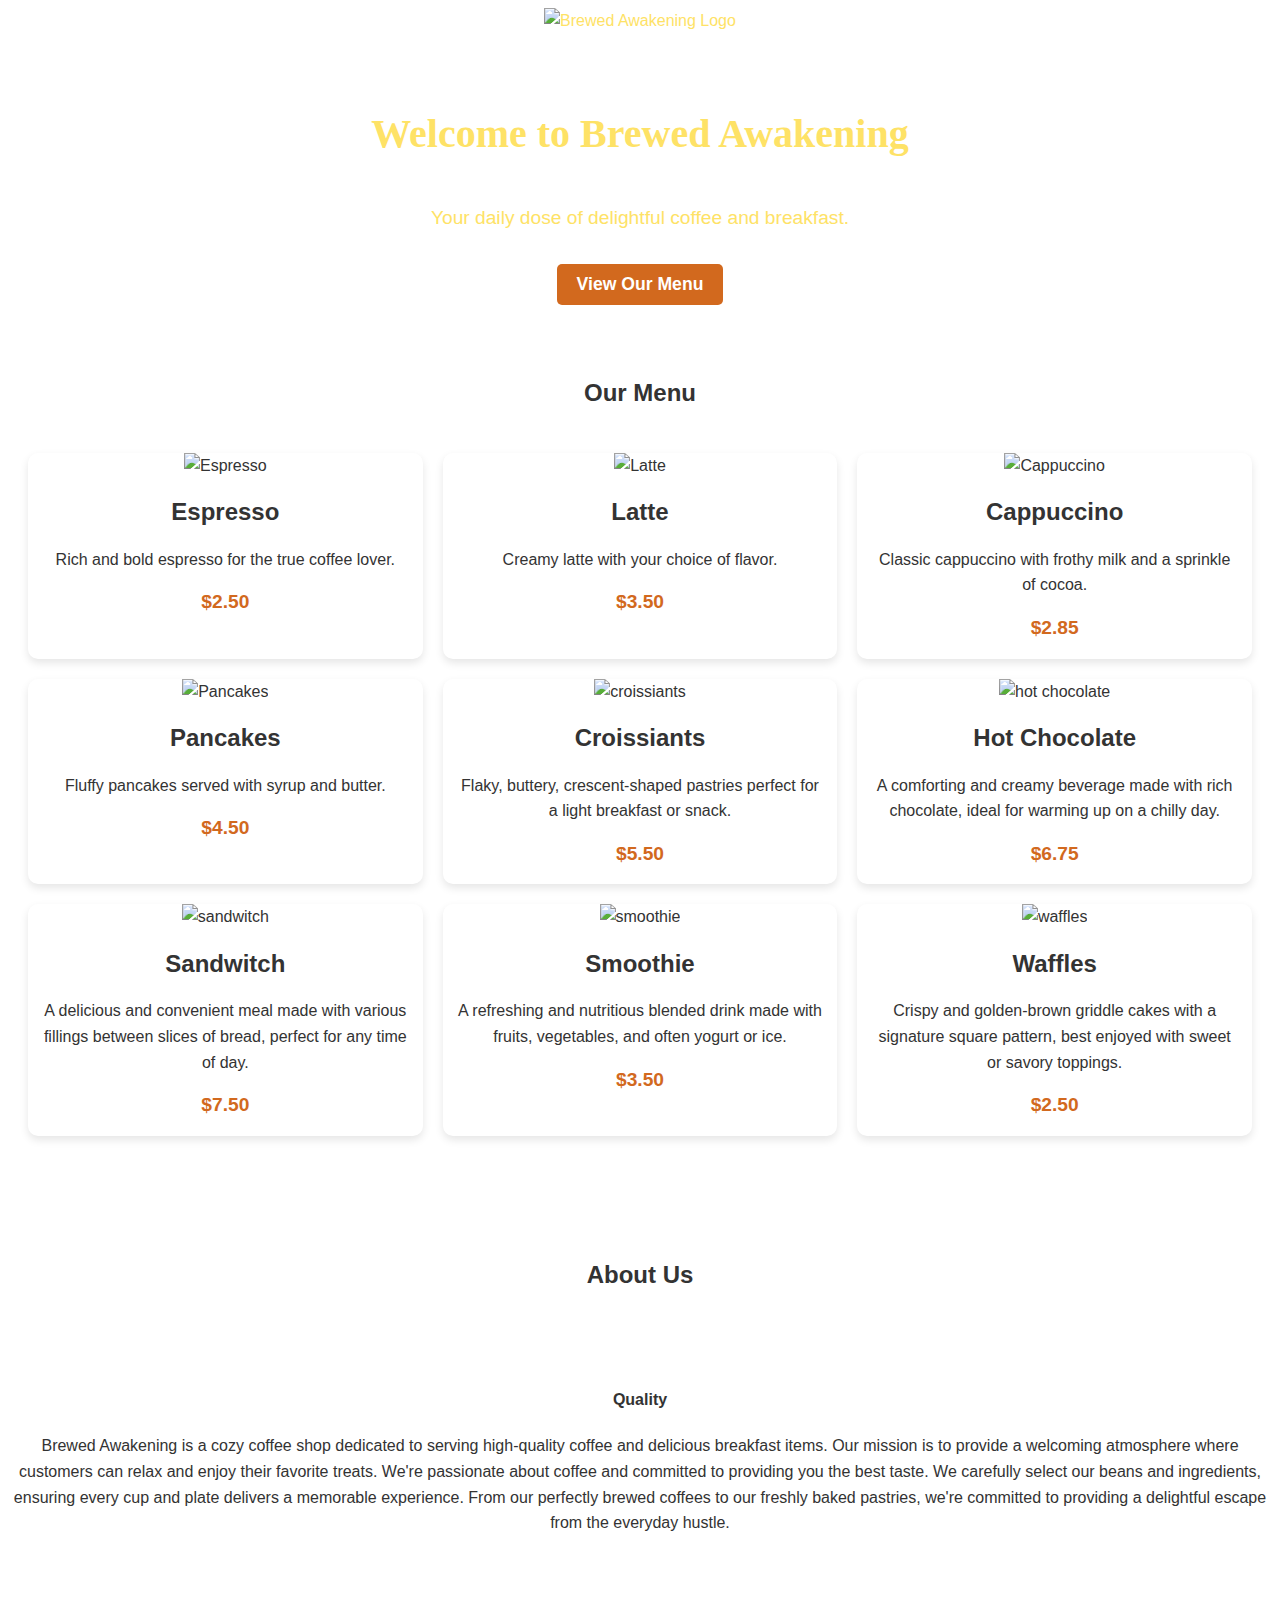
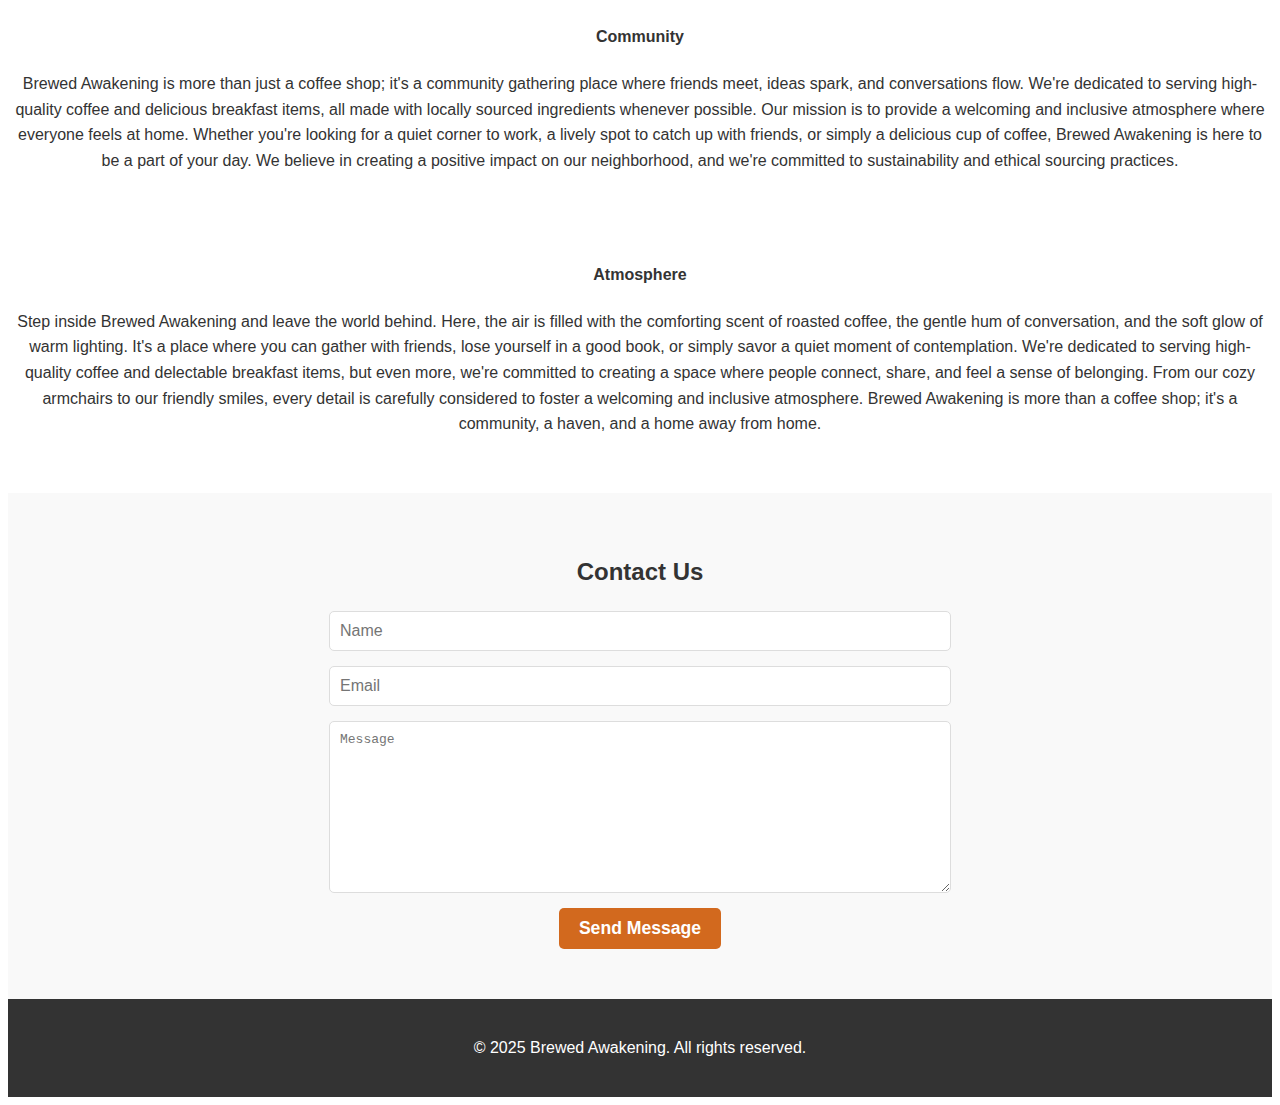
==== index.html @ 64eb8b78 "Add index.html, style.css, login.html, signup.html, and images" ====
<!DOCTYPE html>
<html lang="en">
<head>
    <meta charset="UTF-8">
    <meta name="viewport" content="width=device-width, initial-scale=1.0">
    <title>Document</title>
    <link rel="stylesheet" href="style.css">
</head>
<body>
    <header>
        <div class="logo">
            <img src="Coffee Shop/vnwZ183zVDW7j22B6I8SIHCugEA3HAQI.png  " alt="Brewed Awakening Logo">
        </div>
        <nav>
            <ul>
                <li><a href="#about">About</a></li>
                <li><a href="#contact">Contact</a></li>
                <li><a href="login.html">Login</a></li>
                <li><a href="signup.html">Sign up</a></li>
            </ul>
        </nav>
        <div class="hero">
            <h1>Welcome to Brewed Awakening</h1>
            <p>Your daily dose of delightful coffee and breakfast.</p>
            <button><a href="#menu">View Our Menu</a></button>
        </div>
    </header>


    <section id="menu">
        <h2>Our Menu</h2>
        <div class="menu-grid">
            <div class="menu-items">
                <img src="Coffee Shop/Espresso.webp" alt="Espresso">
                <h3>Espresso</h3>
                <p>Rich and bold espresso for the true coffee lover.</p>
                <span class="price">$2.50</span>
            </div>
                <div class="menu-items">
                    <img src="Coffee Shop/latte.webp" alt="Latte">
                    <h3>Latte</h3>
                    <p>Creamy latte with your choice of flavor.</p>
                    <span class="price">$3.50</span>
                </div>
                <div class="menu-items">
                        <img src="Coffee Shop/cappoccino.webp" alt="Cappuccino">
                        <h3>Cappuccino</h3>
                        <p>Classic cappuccino with frothy milk and a sprinkle of cocoa.</p>
                        <span class="price">$2.85</span>
                </div>
                <div class="menu-items">
                    <img src="Coffee Shop/pancakes.webp" alt="Pancakes">
                    <h3>Pancakes</h3>
                    <p>Fluffy pancakes served with syrup and butter.</p>
                    <span class="price">$4.50</span>
                </div>
                <div class="menu-items">
                    <img src="Coffee Shop/croissiants.webp" alt="croissiants">
                    <h3>Croissiants</h3>
                    <p>Flaky, buttery, crescent-shaped pastries perfect for a light breakfast or snack.</p>
                    <span class="price">$5.50</span>
                </div>
                <div class="menu-items">
                    <img src="Coffee Shop/hot chocolate.webp" alt="hot chocolate">
                    <h3>Hot Chocolate</h3>
                    <p>A comforting and creamy beverage made with rich chocolate, ideal for warming up on a chilly day.</p>
                    <span class="price">$6.75</span>
                </div>
                <div class="menu-items">
                    <img src="Coffee Shop/sandwitch.webp" alt="sandwitch">
                    <h3>Sandwitch</h3>
                    <p>A delicious and convenient meal made with various fillings between slices of bread, perfect for any time of day.
                    </p>
                    <span class="price">$7.50</span>
                </div>
                <div class="menu-items">
                    <img src="Coffee Shop/smoothie.webp" alt="smoothie">
                    <h3>Smoothie</h3>
                    <p>A refreshing and nutritious blended drink made with fruits, vegetables, and often yogurt or ice.</p>
                    <span class="price">$3.50</span>
                </div>
                <div class="menu-items">
                    <img src="Coffee Shop/waffles.webp" alt="waffles">
                    <h3>Waffles</h3>
                    <p>Crispy and golden-brown griddle cakes with a signature square pattern, best enjoyed with sweet or savory toppings.</p>
                    <span class="price">$2.50</span>
                </div>
                
        </div>
    </section>

    <section id="about">
        <h2>About Us</h2>
        <br><br>
        <h4>Quality</h4>
        <p>Brewed Awakening is a cozy coffee shop dedicated to serving high-quality coffee and delicious breakfast items. Our mission is to provide a welcoming atmosphere where customers can relax and enjoy their favorite treats.  We're passionate about coffee and committed to providing you the best taste. We carefully select our beans and ingredients, ensuring every cup and plate delivers a memorable experience. From our perfectly brewed coffees to our freshly baked pastries, we're committed to providing a delightful escape from the everyday hustle.</p><br><br>
        <h4>Community</h4>
        <p>Brewed Awakening is more than just a coffee shop; it's a community gathering place where friends meet, ideas spark, and conversations flow. We're dedicated to serving high-quality coffee and delicious breakfast items, all made with locally sourced ingredients whenever possible. Our mission is to provide a welcoming and inclusive atmosphere where everyone feels at home. Whether you're looking for a quiet corner to work, a lively spot to catch up with friends, or simply a delicious cup of coffee, Brewed Awakening is here to be a part of your day. We believe in creating a positive impact on our neighborhood, and we're committed to sustainability and ethical sourcing practices.</p><br><br>
        <h4>Atmosphere</h4>
        <p>Step inside Brewed Awakening and leave the world behind. Here, the air is filled with the comforting scent of roasted coffee, the gentle hum of conversation, and the soft glow of warm lighting. It's a place where you can gather with friends, lose yourself in a good book, or simply savor a quiet moment of contemplation. We're dedicated to serving high-quality coffee and delectable breakfast items, but even more, we're committed to creating a space where people connect, share, and feel a sense of belonging. From our cozy armchairs to our friendly smiles, every detail is carefully considered to foster a welcoming and inclusive atmosphere. Brewed Awakening is more than a coffee shop; it's a community, a haven, and a home away from home.</p>
    </section>

    <section id="contact">
        <h2>Contact Us</h2>

        <form action="">
            <input type="text" placeholder="Name">
            <input type="email" placeholder="Email">
            <textarea name="" id="" cols="30" rows="10" placeholder="Message"></textarea>
            <button type="submit">Send Message</button>
        </form>
    </section>

    <footer>
        <p>&copy; 2025 Brewed Awakening. All rights reserved.</p>
    </footer>
</body>
</html>
---- style.css ----
html{
    box-sizing: border-box;
    margin: 0;
    padding: 0;
}

body{
    font-family: 'Roboto',sans-serif;
    background-color: #fff;
    color: #333;
    line-height: 1.6;
}

header{
    background: url('Coffee Shop/bgimage1.webp');
    background-position: center;
    background-repeat: no-repeat;
    background-size: cover;
    
    color: #fee266;
    text-align: center;
    position: relative;
}
header .logo img{
    width: 150px;
    margin: auto;
    position:sticky;
}

nav ul{
    padding: 0;
    list-style: none;
}
nav ul li{
    display: inline;
    margin: 0 15px;
}
nav ul li a{
    color: #fff;
    text-decoration: none;
    font-weight: bold;
}

.hero h1{
    font-size: 2.5em;
    
    padding-bottom: 20px;
    font-family: 'Lora',serif;
}

.hero p{
    font-size: 1.2em;
    margin-top: -10px;
    margin-bottom: 30px;

}

button{
    background-color: #d2691e;
    color: #fff;
    padding: 10px 20px;
    border: none;
    border-radius: 5px;
    cursor: pointer;
    font-size: 1.1em;
    font-weight: bold;
    transition: background-color 0.3s ease;
    margin-bottom: 10px;
}
button:hover{
    background-color: #a0522d;
}
button a{
    text-decoration: none;
    color: #fff;
    font-weight: bold;
}

#menu{
    padding: 40px 0;
    text-align: center;
}
.menu-grid{
    display: grid;
    grid-template-columns: repeat(auto-fit,minmax(300px,1fr));
    gap: 20px;
    padding: 20px;
}
.menu-items{
    background-color: #fff;
    border-radius: 10px;
    overflow: hidden;
    box-shadow: 0 4px 8px rgba(0,0,0,0.1);
    transition: transform 0.3s ease;
}
.menu-items:hover{
    transform: translateY(-5px);
}

.menu-items img{
    width: 100%;
    height: 200px;
    object-fit: cover;
}
.menu-items h3{
    margin: 15px;
    font-size: 1.5em;
}
.menu-items p{
    margin: 15px;
    font-size: 1em;
}
.menu-items .price{
    display: block;
    margin: 15px;
    font-size: 1.2em;
    color: #d2691e;
    font-weight: bold;
}

#about{
    padding: 40px 0;
    text-align: center;
    background-color: #fff;
}

#contact{
    padding: 40px 0;
    text-align: center;
    background-color: #f9f9f9;
}

#contact form{
    display: flex;
    flex-direction: column;
    align-items: center;
    width: 80%;
    max-width: 600px;
    margin: 0 auto;
}

#contact input,
#contact textarea{
    width: 100%;
    padding: 10px;
    margin-bottom: 15px;
    border: 1px solid #ddd;
    border-radius: 5px;
    font-size: 1em;
}

footer{
    text-align: center;
    padding: 20px 0;
    background-color: #333;
    color: #fff;
}

.signup-container {
    background-color: #fff;
    border-radius: 8px;
    box-shadow: 0 0 10px rgba(0, 0, 0, 0.1);
    padding: 20px;
    width: 300px;
    text-align: center;
}
.signup-container h2 {
    margin-bottom: 20px;
    color: #333;
}

.signup-container input {
    width: 100%;
    padding: 10px;
    margin-bottom: 15px;
    border: 1px solid #ddd;
    border-radius: 4px;
    box-sizing: border-box;
}

.signup-container button {
    background-color: #d2691e;
    color: #fff;
    padding: 10px 20px;
    border: none;
    border-radius: 4px;
    cursor: pointer;
    font-size: 16px;
}

.signup-container a {
    display: block;
    margin-top: 15px;
    color: #333;
    text-decoration: none;
}

.login-container {
    background-color: #fff;
    border-radius: 8px;
    box-shadow: 0 0 10px rgba(0, 0, 0, 0.1);
    padding: 20px;
    width: 300px;
    text-align: center;
}

.login-container h2 {
    margin-bottom: 20px;
    color: #333;
}

.login-container input {
    width: 100%;
    padding: 10px;
    margin-bottom: 15px;
    border: 1px solid #ddd;
    border-radius: 4px;
    box-sizing: border-box;
}

.login-container button {
    background-color: #d2691e;
    color: #fff;
    padding: 10px 20px;
    border: none;
    border-radius: 4px;
    cursor: pointer;
    font-size: 16px;
}

.login-container a {
    display: block;
    margin-top: 15px;
    color: #333;
    text-decoration: none;
}


@media (max-width:768px){
    header{
        padding: 10px 0;
    }
    header .logo img{
        width: 120px;
    }
    nav ul{
        text-align: center;
    }
    nav ul li{
        display: block;
        margin: 10px 0;
    }
    .hero{
        padding: 30px 0;
    }
    .hero h1{
        font-size: 2em;
    }
    .hero p{
        font-size: 1em;
    }
    .menu-grid{
        grid-template-columns: 1fr;
    }
}
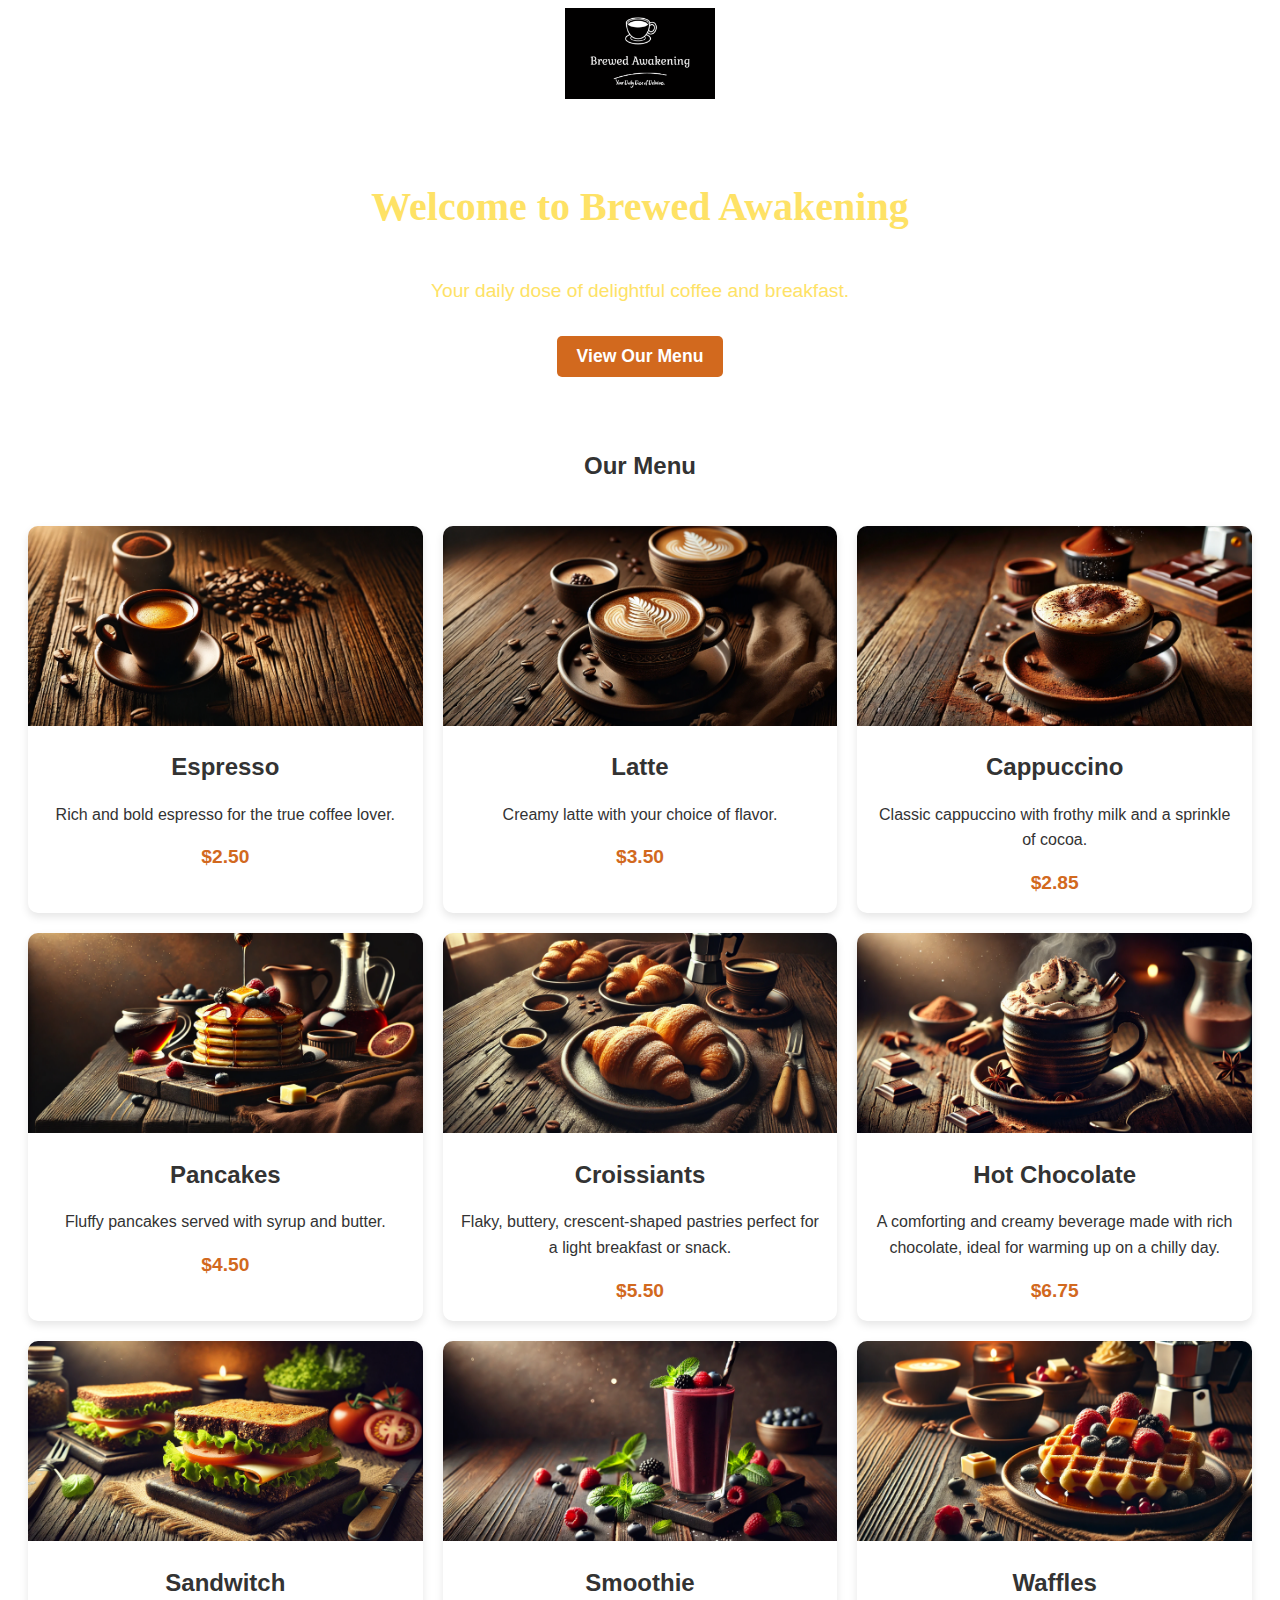
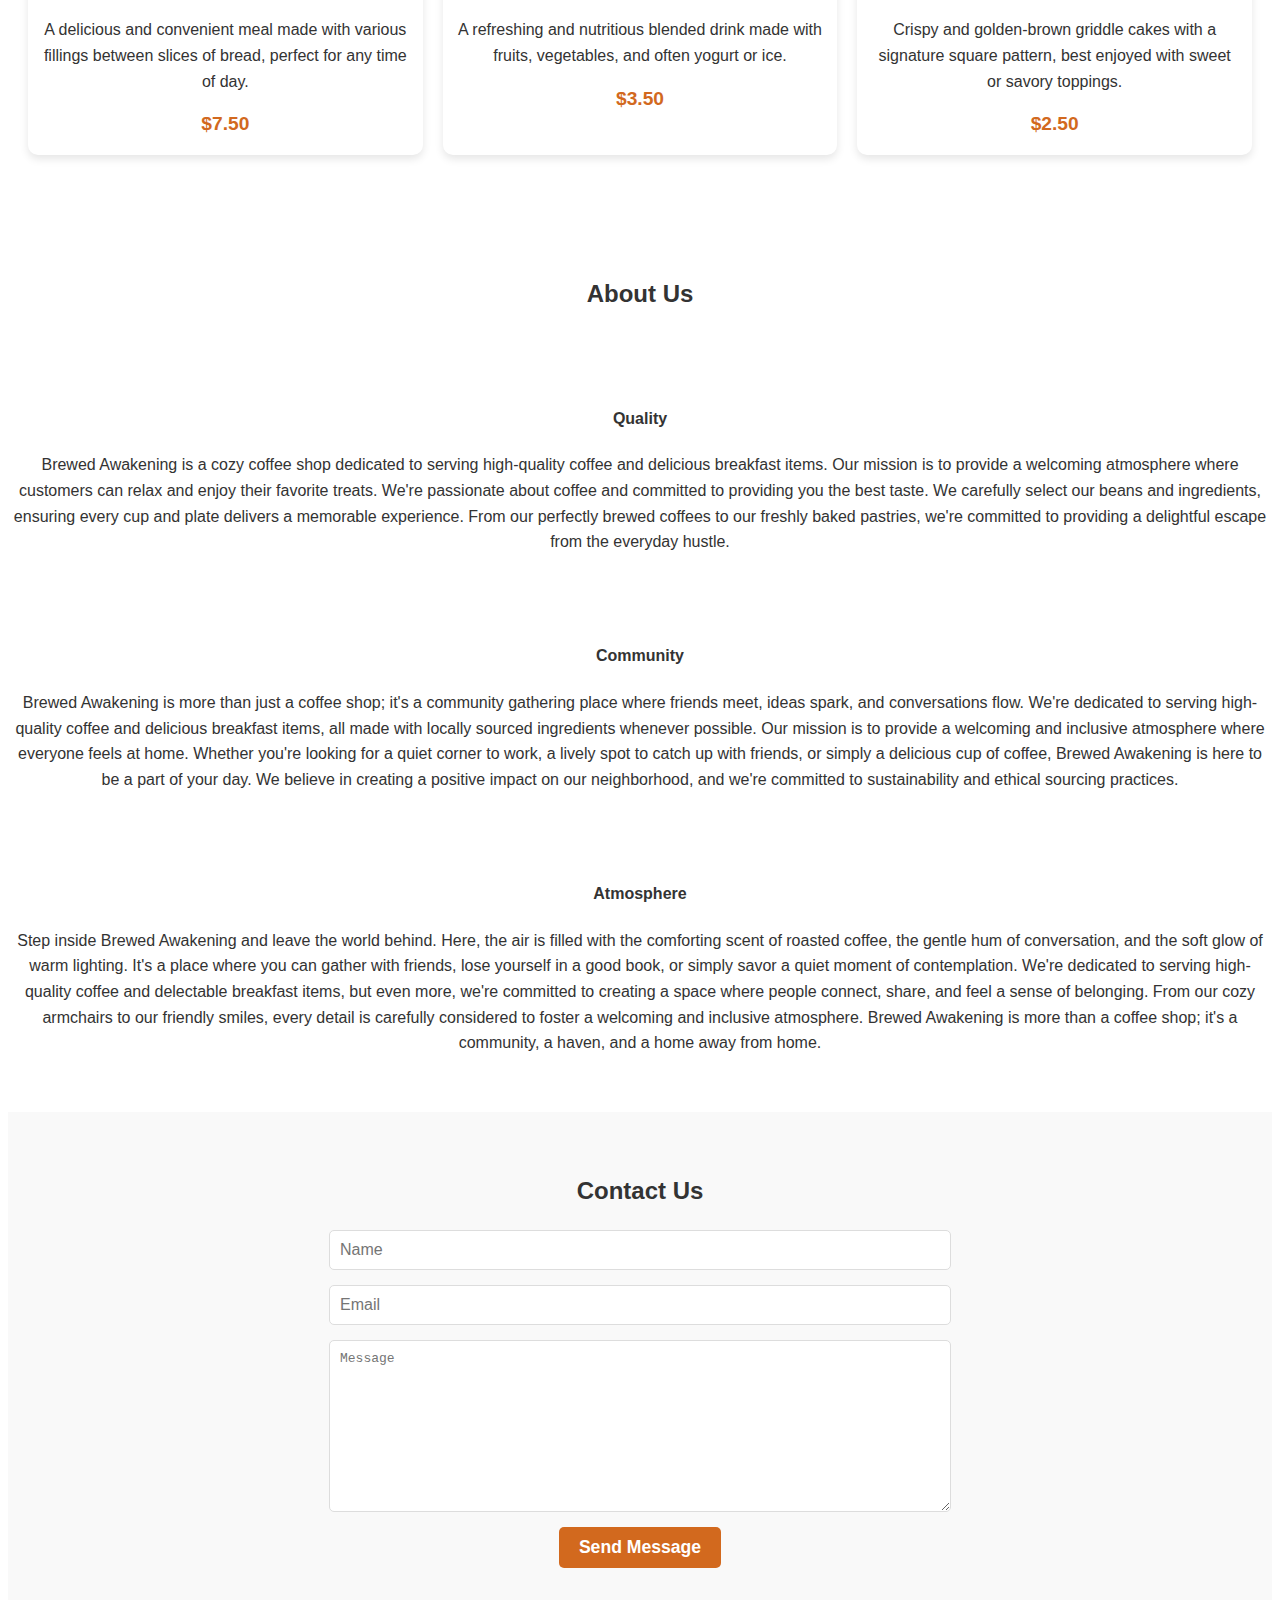
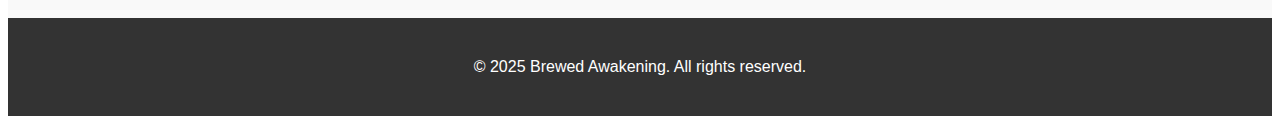
==== commit 9f144a53: "Update index.html" ====
--- a/index.html
+++ b/index.html
@@ -9,7 +9,7 @@
 <body>
     <header>
         <div class="logo">
-            <img src="Coffee Shop/vnwZ183zVDW7j22B6I8SIHCugEA3HAQI.png  " alt="Brewed Awakening Logo">
+            <img src="vnwZ183zVDW7j22B6I8SIHCugEA3HAQI.png  " alt="Brewed Awakening Logo">
         </div>
         <nav>
             <ul>
@@ -31,56 +31,56 @@
         <h2>Our Menu</h2>
         <div class="menu-grid">
             <div class="menu-items">
-                <img src="Coffee Shop/Espresso.webp" alt="Espresso">
+                <img src="Espresso.webp" alt="Espresso">
                 <h3>Espresso</h3>
                 <p>Rich and bold espresso for the true coffee lover.</p>
                 <span class="price">$2.50</span>
             </div>
                 <div class="menu-items">
-                    <img src="Coffee Shop/latte.webp" alt="Latte">
+                    <img src="latte.webp" alt="Latte">
                     <h3>Latte</h3>
                     <p>Creamy latte with your choice of flavor.</p>
                     <span class="price">$3.50</span>
                 </div>
                 <div class="menu-items">
-                        <img src="Coffee Shop/cappoccino.webp" alt="Cappuccino">
+                        <img src="cappoccino.webp" alt="Cappuccino">
                         <h3>Cappuccino</h3>
                         <p>Classic cappuccino with frothy milk and a sprinkle of cocoa.</p>
                         <span class="price">$2.85</span>
                 </div>
                 <div class="menu-items">
-                    <img src="Coffee Shop/pancakes.webp" alt="Pancakes">
+                    <img src="pancakes.webp" alt="Pancakes">
                     <h3>Pancakes</h3>
                     <p>Fluffy pancakes served with syrup and butter.</p>
                     <span class="price">$4.50</span>
                 </div>
                 <div class="menu-items">
-                    <img src="Coffee Shop/croissiants.webp" alt="croissiants">
+                    <img src="croissiants.webp" alt="croissiants">
                     <h3>Croissiants</h3>
                     <p>Flaky, buttery, crescent-shaped pastries perfect for a light breakfast or snack.</p>
                     <span class="price">$5.50</span>
                 </div>
                 <div class="menu-items">
-                    <img src="Coffee Shop/hot chocolate.webp" alt="hot chocolate">
+                    <img src="hot chocolate.webp" alt="hot chocolate">
                     <h3>Hot Chocolate</h3>
                     <p>A comforting and creamy beverage made with rich chocolate, ideal for warming up on a chilly day.</p>
                     <span class="price">$6.75</span>
                 </div>
                 <div class="menu-items">
-                    <img src="Coffee Shop/sandwitch.webp" alt="sandwitch">
+                    <img src="sandwitch.webp" alt="sandwitch">
                     <h3>Sandwitch</h3>
                     <p>A delicious and convenient meal made with various fillings between slices of bread, perfect for any time of day.
                     </p>
                     <span class="price">$7.50</span>
                 </div>
                 <div class="menu-items">
-                    <img src="Coffee Shop/smoothie.webp" alt="smoothie">
+                    <img src="smoothie.webp" alt="smoothie">
                     <h3>Smoothie</h3>
                     <p>A refreshing and nutritious blended drink made with fruits, vegetables, and often yogurt or ice.</p>
                     <span class="price">$3.50</span>
                 </div>
                 <div class="menu-items">
-                    <img src="Coffee Shop/waffles.webp" alt="waffles">
+                    <img src="waffles.webp" alt="waffles">
                     <h3>Waffles</h3>
                     <p>Crispy and golden-brown griddle cakes with a signature square pattern, best enjoyed with sweet or savory toppings.</p>
                     <span class="price">$2.50</span>
@@ -115,4 +115,4 @@
         <p>&copy; 2025 Brewed Awakening. All rights reserved.</p>
     </footer>
 </body>
-</html>+</html>
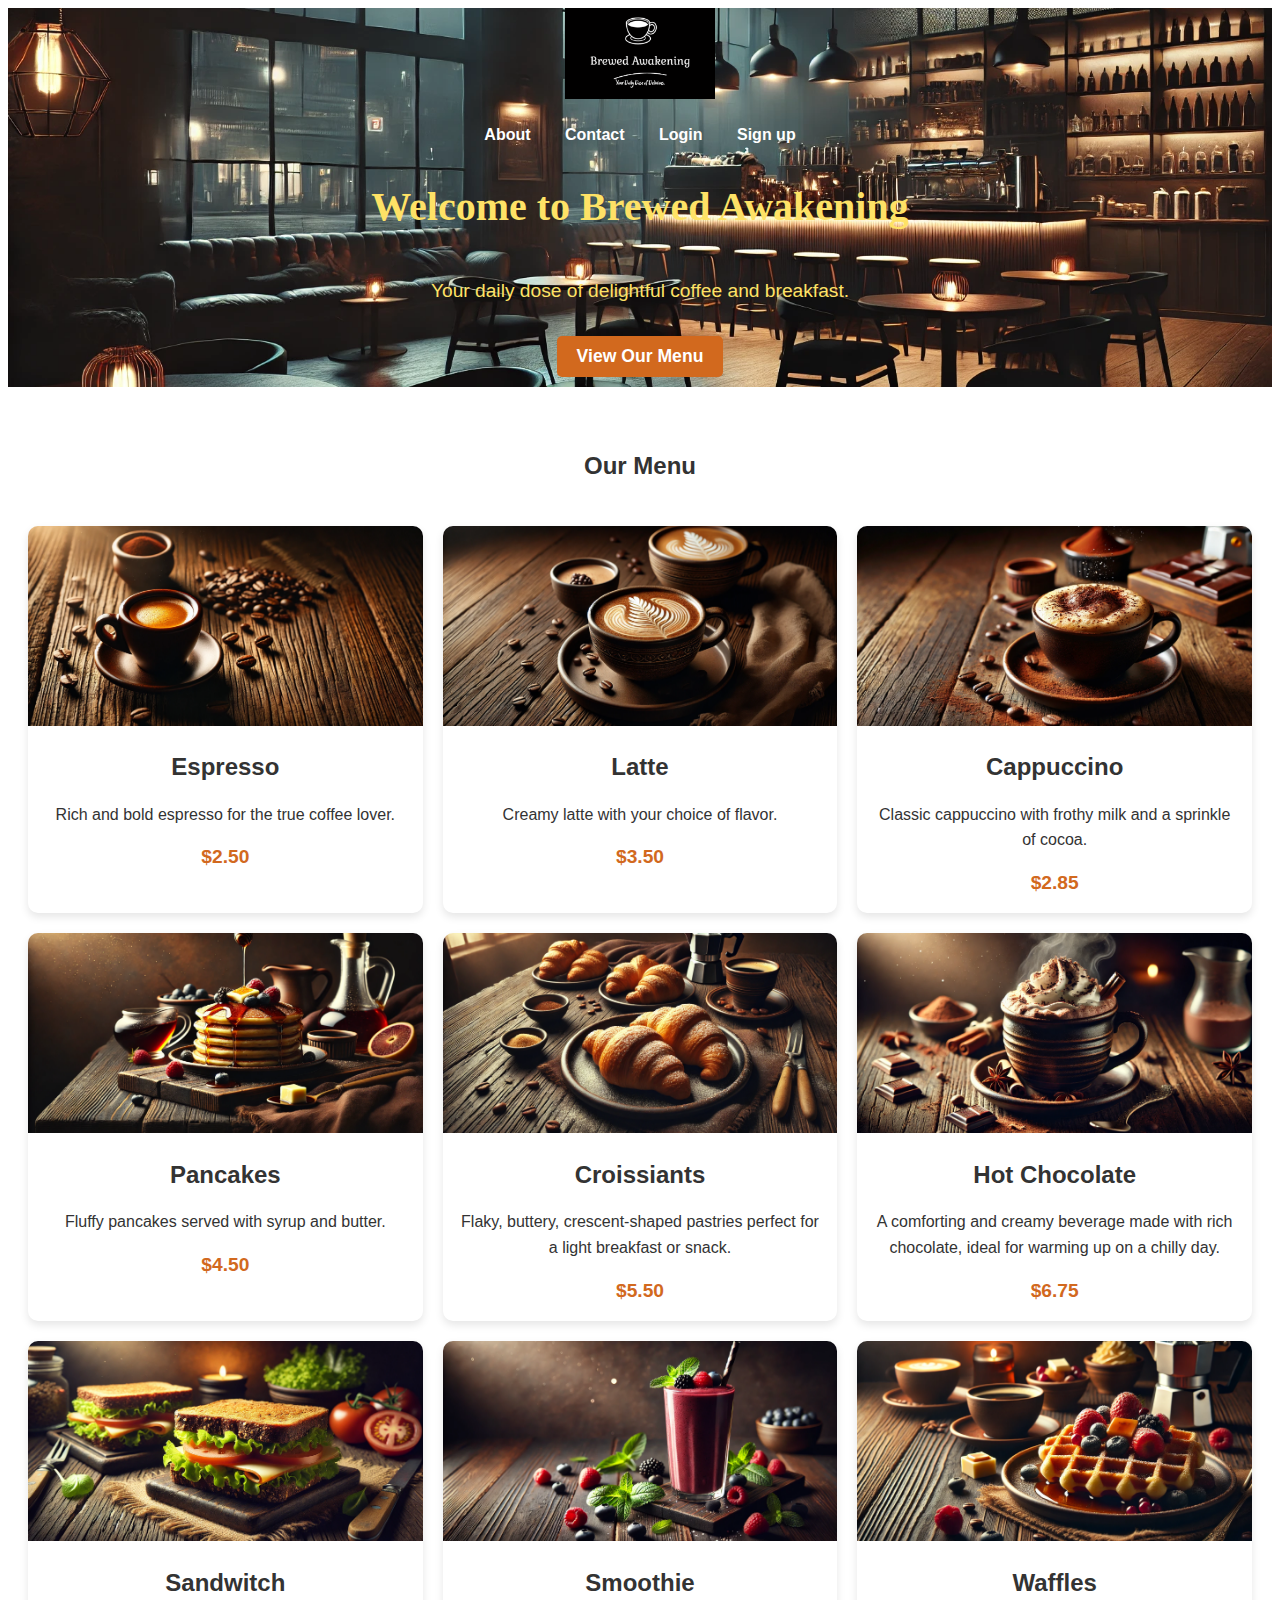
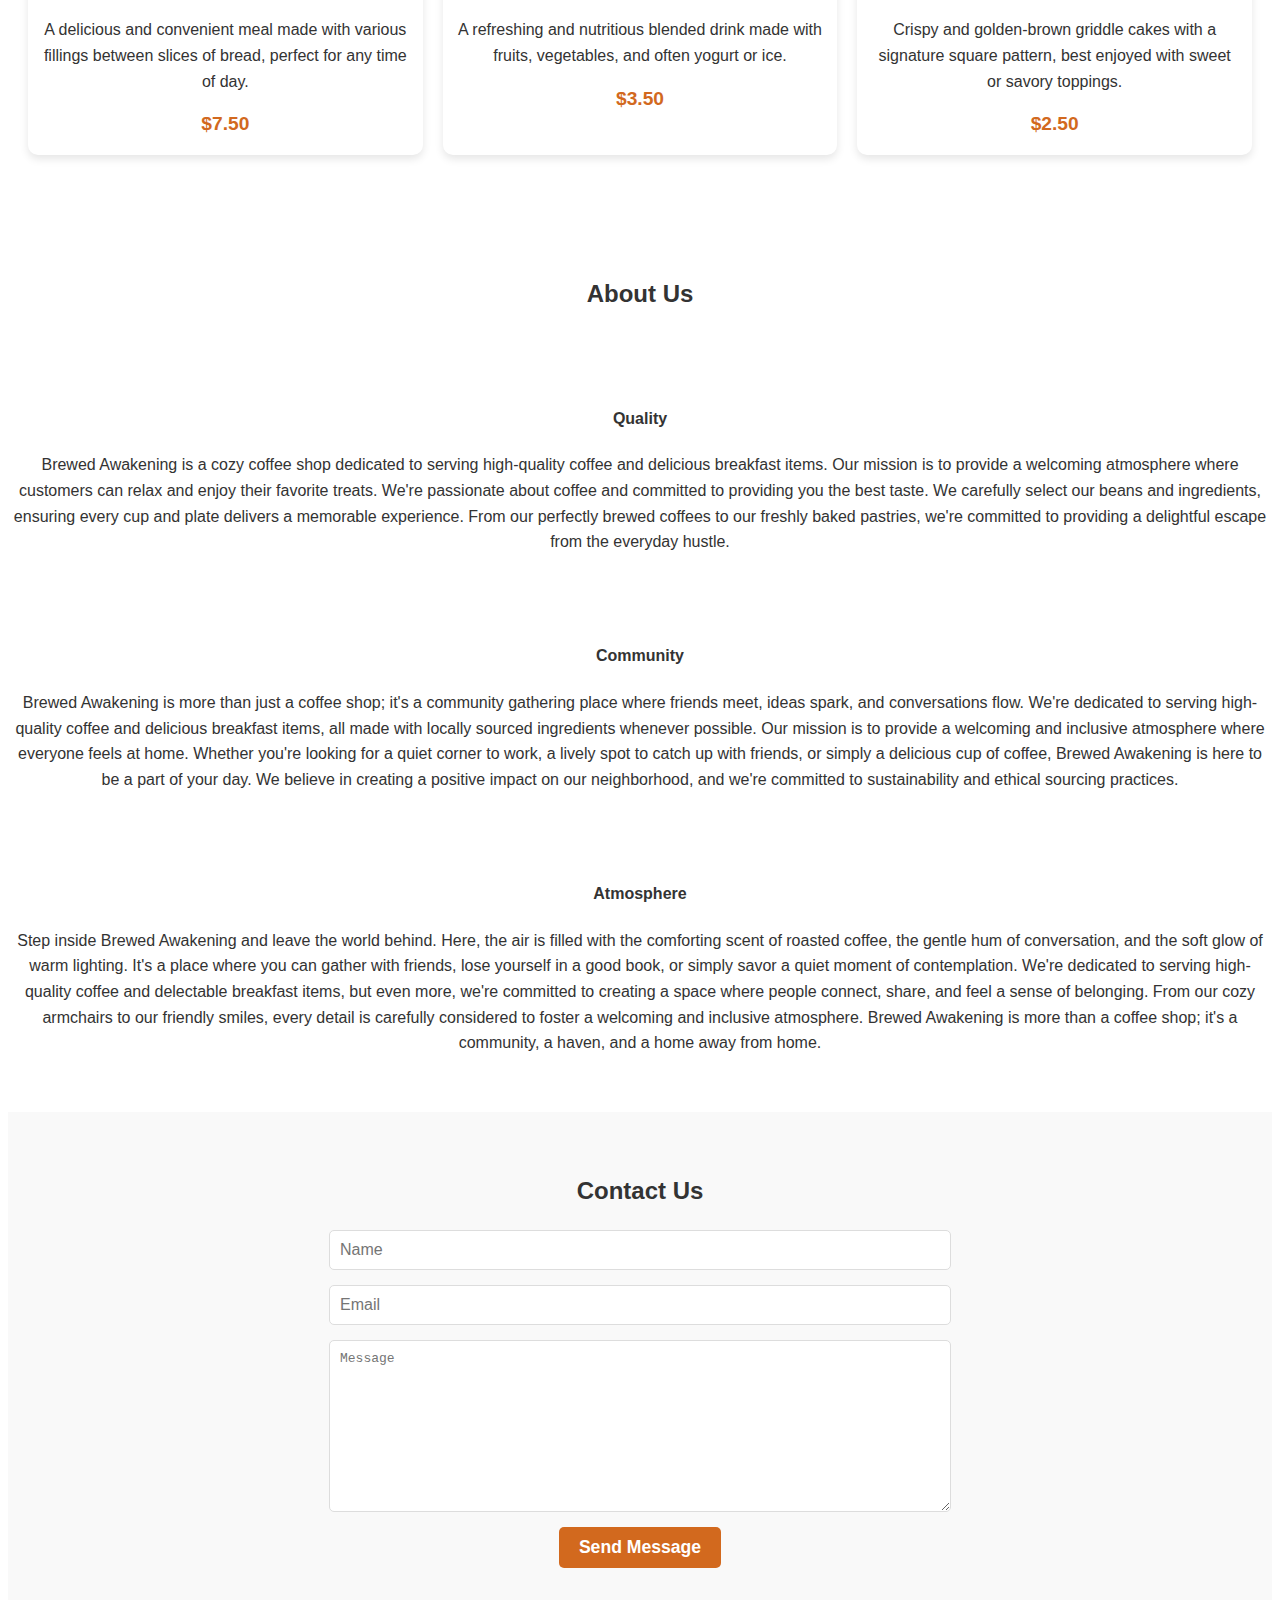
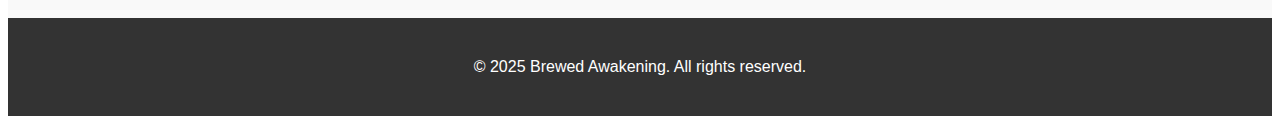
==== commit 1460d311: "Update index.html" ====
--- a/index.html
+++ b/index.html
@@ -3,7 +3,7 @@
 <head>
     <meta charset="UTF-8">
     <meta name="viewport" content="width=device-width, initial-scale=1.0">
-    <title>Document</title>
+    <title>Brewed Awakening</title>
     <link rel="stylesheet" href="style.css">
 </head>
 <body>
--- a/style.css
+++ b/style.css
@@ -12,7 +12,7 @@
 }
 
 header{
-    background: url('Coffee Shop/bgimage1.webp');
+    background: url('bgimage1.webp');
     background-position: center;
     background-repeat: no-repeat;
     background-size: cover;
@@ -262,4 +262,4 @@
     .menu-grid{
         grid-template-columns: 1fr;
     }
-}+}
